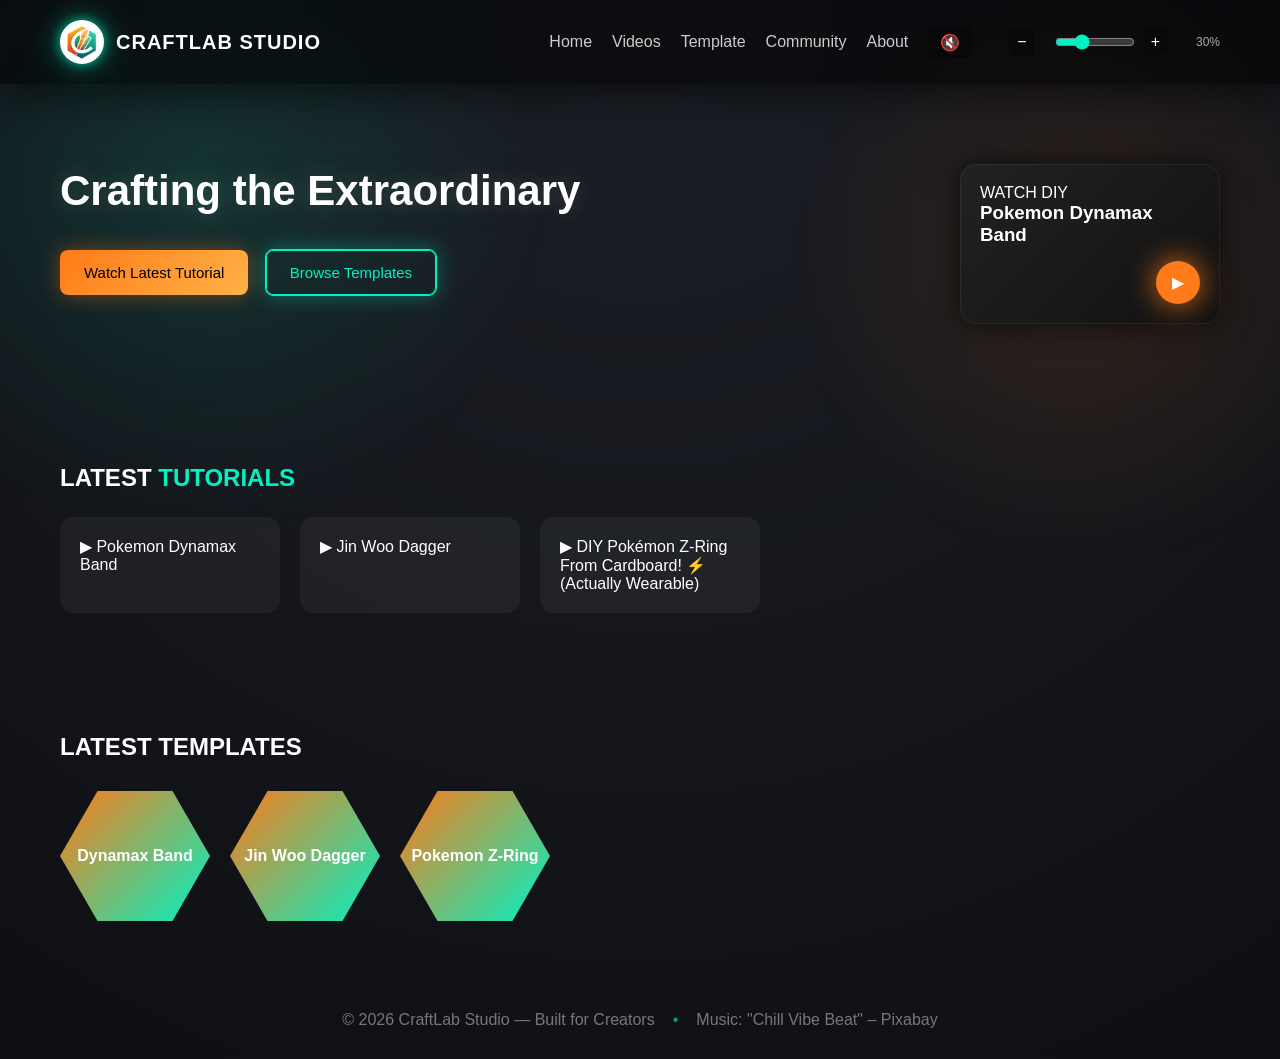
==== index.html @ 160ac5b3 "Update index.html" ====
<!DOCTYPE html>
<html lang="en">

<head>
    <meta charset="UTF-8" />
    <meta name="viewport" content="width=device-width, initial-scale=1.0" />
    <title>CraftLab</title>
    <link rel="stylesheet" href="style.css">
    <link rel="icon" type="image/png" href="img/rlogo.png">

</head>

<body>

    <header class="navbar">
        <div class="logo">
            <img src="img/logo2.png" alt="CraftLab Logo">
            <span>CRAFTLAB STUDIO</span>
        </div>

        <nav>
            <a href="index.html" onclick="showTab('home')">Home</a>
            <a href="video.html" onclick="showTab('video')">Videos</a>
            <a href="template.html" onclick="showTab('template')">Template</a>
            <a href="community.html" onclick="showTab('community')">Community</a>
            <a href="about.html" onclick="showTab('about')">About</a>


            <!-- Music Button -->
            <button id="music-toggle" class="nav-btn">🔇</button>

            <!-- Volume Control -->
            <div class="volume-control">
                <button class="vol-btn" id="vol-down">−</button>
                <input type="range" id="volume-control" min="0" max="1" step="0.01" value="0.3" />
                <button class="vol-btn" id="vol-up">+</button>
                <span id="vol-percent">30%</span>
            </div>
        </nav>

        <!-- Background Music -->
        <audio id="bg-music" loop>
            <source src="sound/music.mp3" type="audio/mpeg">
        </audio>
    </header>

    <!-- HOME PAGE -->
    <section id="home">
        <section class="hero">
            <div class="hero-text">
                <h1>Crafting the Extraordinary</h1>
                <!-- Inside HOME PAGE section, update the buttons like this -->
                <div class="buttons">
                    <button class="primary" onclick="location.href='video.html'">
                        Watch Latest Tutorial
                    </button>

                    <button class="secondary" onclick="location.href='template.html'">
                        Browse Templates
                    </button>

                </div>

            </div>

            <div class="hero-video">
    <div class="video-card" onclick="openVideo('G_uIK_X3cII')" 
        <span>WATCH DIY</span>
        <h3>Pokemon Dynamax Band</h3>
        <div class="play">▶</div>
    </div>
</div>
            </div>
        </section>

        <section class="tutorials">
            <h2>LATEST <span>TUTORIALS</span></h2>
            <div class="cards">
                <div class="card" onclick="openVideo('G_uIK_X3cII')">▶ Pokemon Dynamax Band</div>
                <div class="card" onclick="openVideo('ulLsnGWU9sw')">▶ Jin Woo Dagger</div>
                <div class="card" >▶ DIY Pokémon Z-Ring From Cardboard! ⚡ (Actually Wearable)</div> 
                <!--<div class="card" onclick="openVideo('#')">▶ Coming Soon</div>-->
            </div>
        </section>

        <section class="template">
            <h2>LATEST TEMPLATES</h2>
            <div class="hex-grid">
                <div class="hex" data-download="img/Template.png">Dynamax Band</div>
                <div class="hex" data-download="img/template_dagger.pdf">Jin Woo Dagger</div>
                <div class="hex" data-download="img/Pokemon Z-Ring.pdf">Pokemon Z-Ring</div>
                <!--<div class="hex" data-download="img/Prison Realm.pdf">Prison Realm</div> -->
            </div>
        </section>
    </section>

    <footer class="footer">
        <p>© 2026 CraftLab Studio — Built for Creators <span class="footer-separator">•</span> Music: "Chill Vibe Beat"
            –
            Pixabay</p>
    </footer>

    <script src="script2.js"></script>

    <!-- =========================
   YOUTUBE VIDEO MODAL
========================= -->
    <div id="videoModal" class="video-modal">
        <div class="video-container">
            <span class="close-btn" onclick="closeVideo()">✕</span>
            <iframe id="ytPlayer" frameborder="0" allow="autoplay; encrypted-media" allowfullscreen>

                <div class="yt-actions">
                    <a href="https://www.youtube.com/watch?v=h8KZtFuv1Hs" target="_blank" class="yt-btn">👍 Like</a>

                    <a href="https://www.youtube.com/watch?v=h8KZtFuv1Hs" target="_blank" class="yt-btn">💬 Comment</a>

                    <a href="https://www.youtube.com/@LovesCraftingLab" target="_blank" class="yt-btn">🔔 Subscribe</a>
                </div>
            </iframe>
        </div>
    </div>

</body>

</html>
---- style.css ----
* {
  margin: 0;
  padding: 0;
  box-sizing: border-box;
  font-family: "Segoe UI", sans-serif;
}

html {
  scroll-behavior: smooth;
}

body {
  background: radial-gradient(circle at top, #1c1f26, #0e0f13);
  color: #fff;
  position: relative;
}

/* =========================
   AMBIENT BACKGROUND GLOW
========================= */
body::before {
  content: "";
  position: fixed;
  inset: 0;
  background:
    radial-gradient(600px at 15% 20%, rgba(0, 242, 195, 0.12), transparent 60%),
    radial-gradient(500px at 85% 30%, rgba(255, 122, 24, 0.12), transparent 60%);
  pointer-events: none;
  z-index: -1;
}

/* =========================
   NAVBAR
========================= */
.navbar {
  display: flex;
  justify-content: space-between;
  align-items: center;
  padding: 20px 60px;
  background: rgba(0,0,0,0.55);
  backdrop-filter: blur(14px);
  box-shadow: 0 8px 40px rgba(0,0,0,0.6);
}

/* LOGO + NAME */
.logo {
  display: flex;
  align-items: center;
  gap: 12px;
}

.logo img {
  width: 44px;
  height: 44px;
  border-radius: 50%;
  background-color: #fff;
  padding: 4px;
  object-fit: contain;
  object-position: center;
  image-rendering: -webkit-optimize-contrast;
  image-rendering: crisp-edges;
  box-shadow:
    0 0 12px rgba(0, 242, 195, 0.7),
    0 0 30px rgba(0, 242, 195, 0.45);
  transition: 0.3s ease;
  
}

.logo:hover img {
  box-shadow:
    0 0 18px rgba(0, 242, 195, 1),
    0 0 45px rgba(0, 242, 195, 0.7);
}

.logo span {
  font-weight: bold;
  letter-spacing: 1px;
  font-size: 20px;
  color: #fff;
}

/* NAV LINKS */
nav {
  display: flex;
  align-items: center;
  gap: 20px;
}

nav a {
  color: #ccc;
  text-decoration: none;
  transition: 0.3s;
}

nav a:hover {
  color: #00f2c3;
  text-shadow: 0 0 12px rgba(0, 242, 195, 0.6);
}

/* =========================
   NAVBAR BUTTONS
========================= */
.nav-btn {
  padding: 6px 12px;
  border: none;
  border-radius: 6px;
  background: rgba(0,0,0,0.3);
  color: #fff;
  cursor: pointer;
  font-size: 16px;
  transition: 0.3s ease;
}

.nav-btn:hover {
  background: rgba(0,242,195,0.2);
  color: #00f2c3;
}

/* =========================
   VOLUME CONTROL
========================= */
.volume-control {
  display: flex;
  align-items: center;
  gap: 8px;
  margin-left: 5px; /* small gap from music button */
}

.volume-control input[type="range"] {
  width: 80px;
  accent-color: #00f2c3;
  cursor: pointer;
}

.vol-btn {
  background: rgba(0,0,0,0.3);
  border: none;
  color: #fff;
  font-size: 16px;
  padding: 4px 8px;
  border-radius: 4px;
  cursor: pointer;
  transition: 0.3s;
}

.vol-btn:hover {
  background: rgba(0,242,195,0.2);
  color: #00f2c3;
}

#vol-percent {
  font-size: 12px;
  color: #aaa;
  min-width: 32px;
  text-align: right;
}

/* =========================
   HERO
========================= */

.hero {
  display: flex;
  justify-content: space-between;
  padding: 80px 60px;
}

.hero-text h1 {
  font-size: 42px;
  line-height: 1.3;
  text-shadow:
    0 0 20px rgba(255, 255, 255, 0.15),
    0 0 50px rgba(0, 242, 195, 0.15);
}

.buttons {
  margin-top: 30px;
}

button {
  padding: 14px 24px;
  border-radius: 8px;
  border: none;
  cursor: pointer;
  font-size: 15px;
  margin-right: 12px;
  transition: 0.3s ease;
}

.primary {
  background: linear-gradient(135deg, #ff7a18, #ffb347);
  color: #000;
  box-shadow: 0 0 20px rgba(255, 122, 24, 0.4);
}

.primary:hover {
  box-shadow: 0 0 35px rgba(255, 122, 24, 0.7);
}

.secondary {
  background: transparent;
  border: 1px solid #00f2c3;
  color: #00f2c3;
  box-shadow:
    inset 0 0 0 1px #00f2c3,
    0 0 20px rgba(0, 242, 195, 0.35);
}

.secondary:hover {
  box-shadow: 0 0 30px rgba(0, 242, 195, 0.6);
}

/* =========================
   HERO VIDEO CARD
========================= */
.hero-video .video-card {
  width: 260px;
  height: 160px;
  background: linear-gradient(135deg, #222, #111);
  border-radius: 16px;
  padding: 20px;
  position: relative;
  box-shadow:
    0 0 30px rgba(0, 0, 0, 0.7),
    inset 0 0 0 1px rgba(255, 255, 255, 0.06);
}
/* HERO VIDEO CARD HOVER EFFECT */
.hero-video .video-card {
  transition: 0.35s ease;
  cursor: pointer;
}

.hero-video .video-card:hover {
  transform: translateY(-6px) scale(1.02);
  box-shadow:
    0 0 40px rgba(0, 242, 195, 0.35),
    inset 0 0 0 1px rgba(255, 255, 255, 0.1);
}
.hero-video .video-card:hover .play {
  transform: scale(1.15);
  box-shadow: 0 0 45px rgba(255, 122, 24, 1);
}


.video-card .play {
  position: absolute;
  bottom: 20px;
  right: 20px;
  background: #ff7a18;
  padding: 12px 16px;
  border-radius: 50%;
  box-shadow: 0 0 30px rgba(255, 122, 24, 0.9);
}
.video-card .play {
  transition: 0.3s ease;
}

/* =========================
   TUTORIALS
========================= */
.tutorials {
  padding: 60px;
}

.tutorials h2 span {
  color: #00f2c3;
}


.cards {
  display: flex;
  gap: 20px;
  margin-top: 25px;
}

.card {
  background: rgba(255,255,255,0.05);
  padding: 20px;
  border-radius: 14px;
  width: 220px;
  transition: 0.3s ease;
}

.card:hover {
  transform: translateY(-6px);
  box-shadow:
    0 0 30px rgba(0, 242, 195, 0.3),
    inset 0 0 0 1px rgba(255, 255, 255, 0.08);
}

/* =========================
   template
========================= */
.template {
  padding: 60px;
}

.hex-grid {
  display: flex;
  gap: 20px;
  margin-top: 30px;
}

.hex {
  width: 150px;
  height: 130px;
  background: linear-gradient(135deg, #ff7a18, #00f2c3);
  clip-path: polygon(25% 0%, 75% 0%, 100% 50%, 75% 100%, 25% 100%, 0% 50%);
  display: flex;
  align-items: center;
  justify-content: center;
  font-weight: bold;
  box-shadow: 0 0 25px rgba(0, 242, 195, 0.35);
  transition: 0.3s ease;
  
}

.hex:hover {
  box-shadow: 0 0 45px rgba(0, 242, 195, 0.7);
  transform: scale(1.05); /* slightly bigger */
  box-shadow: 0 0 60px rgba(0, 242, 195, 0.8);
  background: linear-gradient(135deg, #ff9c3a, #00f2c3); /* optional gradient change */
}

/* =========================
   LIGHT THEME
========================= */
body.light-theme {
  background: #f5f5f5;
  color: #222;
}

body.light-theme .navbar {
  background: rgba(255,255,255,0.8);
  backdrop-filter: blur(10px);
}

body.light-theme .card,
body.light-theme .hex,
body.light-theme .video-card {
  background: #fff;
  color: #222;
}

body.light-theme .primary {
  color: #fff;
}

body.light-theme .secondary {
  color: #00f2c3;
  border-color: #00f2c3;
}


/* =========================
   FOOTER
========================= */
.footer {
  text-align: center;
  padding: 30px;
  color: #777;
}
.footer p {
  display: flex;
  justify-content: center;
  align-items: center;
  gap: 18px;
  flex-wrap: wrap;
}

.footer-separator {
  color: #00f2c3;
  opacity: 0.6;
}

.music-credit {
  font-size: 12px;
  color: #666;
  margin-top: 6px;
}

/* =========================
   ABOUT PAGE
========================= */
.about-hero {
  padding: 100px 60px 60px;
}

.about-subtitle {
  margin-top: 15px;
  font-size: 18px;
  color: #bbb;
  max-width: 600px;
}

.about-content {
  padding: 60px;
  max-width: 900px;
}

.about-block {
  margin-bottom: 50px;
}

.about-block h2 {
  color: #00f2c3;
  margin-bottom: 12px;
}

.about-block p {
  color: #ccc;
  line-height: 1.7;
  font-size: 16px;
}

.page {
  display: none;
}

.page.active {
  display: block;
}

/* =========================
   VIDEOS PAGE
========================= */
.videos-page {
  padding: 80px 8%;
  min-height: 100vh;
}

.videos-header h1 {
  font-size: 48px;
  color: #fff;
  margin-bottom: 10px;
}

.videos-header h1 span {
  color: #00f2c3;
}

.videos-header p {
  color: #bdbdbd;
  margin-bottom: 50px;
}

.videos-grid {
  display: grid;
  grid-template-columns: repeat(auto-fit, minmax(260px, 1fr));
  gap: 30px;
}

/* Video Card */
.video-card-large {
  background: rgba(255, 255, 255, 0.04);
  backdrop-filter: blur(12px);
  border-radius: 18px;
  padding: 18px;
  transition: 0.3s ease;
  cursor: pointer;
}

.video-card-large:hover {
  transform: translateY(-6px);
  box-shadow: 0 0 30px rgba(0, 242, 195, 0.2);
}

.video-thumb {
  height: 160px;
  border-radius: 14px;
  background: linear-gradient(135deg, #0f2027, #203a43);
  display: flex;
  align-items: center;
  justify-content: center;
  position: relative;
}
.video-thumb {
  height: 160px;
  border-radius: 14px;
  background-size: cover;
  background-position: center;
  background-repeat: no-repeat;
  position: relative;
  overflow: hidden;
}


.video-thumb .tag {
  position: absolute;
  top: 12px;
  left: 12px;
  font-size: 12px;
  background: #ff8c1a;
  padding: 4px 8px;
  border-radius: 8px;
  color: #000;
  font-weight: 600;
}

.play-btn {
  width: 56px;
  height: 56px;
  background: #ff8c1a;
  border-radius: 50%;
  display: grid;
  place-items: center;
  font-size: 20px;
  color: #000;
  box-shadow: 0 0 20px rgba(255, 140, 26, 0.6);
}

.video-card-large h3 {
  color: #fff;
  margin: 16px 0 6px;
}

.video-card-large p {
  color: #bdbdbd;
  font-size: 14px;
}

/* =========================
   template PAGE
========================= */
.template-page {
  padding: 50px 20px;
}

.template-header h1 {
  font-size: 2.5rem;
  margin-bottom: 10px;
}

.template-header span {
  color: #00f2c3;
}

.template-header p {
  font-size: 1.2rem;
  color: #aaa;
  margin-bottom: 40px;
}

.template-grid {
  display: grid;
  grid-template-columns: repeat(auto-fit, minmax(220px, 1fr));
  gap: 25px;
}

.template-card {
  background: rgba(0, 242, 195, 0.05);
  padding: 25px;
  border-radius: 15px;
  text-align: center;
  transition: transform 0.3s, box-shadow 0.3s;
}

.template-card h3 {
  margin-bottom: 10px;
}

.template-card p {
  font-size: 0.95rem;
  color: #ccc;
  margin-bottom: 15px;
}

.template-card .tag {
  display: inline-block;
  background: #00f2c3;
  color: #000;
  padding: 5px 10px;
  border-radius: 12px;
  font-size: 0.8rem;
  font-weight: bold;
}

.template-card:hover {
  transform: translateY(-5px);
  box-shadow: 0 0 20px rgba(0, 242, 195, 0.3);
}

/* template Download Button */
.download-btn {
  display: inline-block;
  padding: 5px 12px;
  margin-top: 10px;
  background: #00f2c3;  /* same color as the hover glow accent */
  color: #000;
  font-weight: bold;
  font-size: 0.85rem;
  border-radius: 20px;
  text-decoration: none;
  transition: all 0.3s ease;
  cursor: pointer;
}

.download-btn:hover {
  background: #00e0b0;
  box-shadow: 0 0 15px rgba(0,242,195,0.4);
}
/* Community Page Styles */
.community-page {
  max-width: 1000px;
  margin: 50px auto;
  padding: 0 20px;
  color: #fff;
}

.community-header h1 {
  font-size: 2rem;
  margin-bottom: 10px;
}

.comment-box {
  margin: 30px 0;
  display: flex;
  flex-direction: column;
}

#comment-input {
  width: 100%;
  min-height: 100px;
  padding: 15px;
  border-radius: 12px;
  border: none;
  font-size: 1rem;
  resize: none;
  background: #1e1e1e;
  color: #00f2c3;
  outline: none;
  box-shadow: 0 0 10px rgba(0,242,195,0.3);
  cursor: pointer;
}

#comment-input:focus {
  background: #2c2c2c;
  cursor: text;
}

.comment-buttons {
  margin-top: 10px;
  display: flex;
  gap: 10px;
}

.primary-btn {
  padding: 8px 16px;
  background: #00f2c3;
  color: #000;
  border-radius: 20px;
  font-weight: bold;
  cursor: pointer;
  transition: all 0.3s ease;
}

.primary-btn:hover {
  background: #00e0b0;
  box-shadow: 0 0 15px rgba(0,242,195,0.4);
}

.secondary-btn {
  padding: 8px 16px;
  background: #444;
  color: #fff;
  border-radius: 20px;
  font-weight: bold;
  cursor: pointer;
  transition: all 0.3s ease;
}

.secondary-btn:hover {
  background: #555;
}

.comments-list {
  margin-top: 20px;
}

.comment-item {
  background: #1e1e1e;
  padding: 12px 16px;
  margin-bottom: 12px;
  border-radius: 12px;
  box-shadow: 0 0 10px rgba(0,242,195,0.2);
  position: relative;
}

.comment-item .author {
  font-size: 0.85rem;
  color: #aaa;
  margin-bottom: 5px;
}

.comment-item .text {
  font-size: 1rem;
  color: #00f2c3;
}

.comment-item .actions {
  position: absolute;
  top: 10px;
  right: 15px;
  display: flex;
  gap: 5px;
}

.comment-item .actions button {
  padding: 2px 6px;
  font-size: 0.75rem;
  border-radius: 10px;
  border: none;
  cursor: pointer;
}
/* =========================
   COMMUNITY PAGE
========================= */
.community-page {
  max-width: 900px;
  margin: 50px auto;
  padding: 0 20px;
  color: #fff;
  text-align: center;
}

.community-header h1 {
  font-size: 2.2rem;
  margin-bottom: 15px;
  color: #00f2c3;
  text-shadow: 0 0 10px rgba(0,242,195,0.5);
}

.community-header p {
  font-size: 1rem;
  line-height: 1.6;
  color: #ccc;
  margin-bottom: 30px;
}

.community-header p a {
  color: #ff7a18;
  text-decoration: none;
  font-weight: bold;
  transition: 0.3s ease;
}

.community-header p a:hover {
  color: #ffb347;
  text-shadow: 0 0 15px rgba(255,122,24,0.6);
}

.community-note {
  display: inline-block;
  background: rgba(0,242,195,0.05);
  padding: 15px 20px;
  border-radius: 12px;
  box-shadow: 0 0 15px rgba(0,242,195,0.2);
  color: #00f2c3;
  font-weight: 500;
  font-size: 0.95rem;
}

.community-note span {
  font-weight: bold;
  margin-right: 8px;
}
/* =========================
   MOBILE RESPONSIVENESS FIXES
========================= */

/* Small devices (phones, <600px) */
@media (max-width: 600px) {

  /* HERO SECTION */
  .hero {
    flex-direction: column;
    padding: 30px 15px;
    align-items: center;
  }

  .hero-text {
    text-align: center;
  }

  .hero-text h1 {
    font-size: 26px;
    line-height: 1.4;
  }

  .buttons {
    display: flex;
    flex-direction: column;
    gap: 12px;
    margin-top: 20px;
  }

  .primary, .secondary {
    width: 100%;
    font-size: 14px;
    padding: 12px 0;
  }

  /* HERO VIDEO CARD */
  .hero-video {
    margin-top: 25px;
    display: flex;
    justify-content: center;
    width: 100%;
  }

  .hero-video .video-card {
    width: 90%;
    max-width: 300px;
    height: auto;
    padding: 16px;
  }

  .video-card .play {
    bottom: 15px;
    right: 15px;
  }

  /* NAV LINKS */
  nav {
    flex-wrap: wrap;
    justify-content: center;
    gap: 12px;
    margin-top: 10px;
  }

  /* CARDS & HEX GRID */
  .cards, .hex-grid, .videos-grid {
    flex-direction: column;
    align-items: center;
    gap: 15px;
  }

  .card, .hex {
    width: 90%;
    max-width: 250px;
  }

  .hex {
    height: auto;
    padding: 20px 0;
  }

  /* FOOTER */
  .footer p {
    flex-direction: column;
    gap: 8px;
  }

  /* COMMUNITY PAGE */
  .community-page {
    padding: 20px;
  }

  .comment-box {
    width: 100%;
  }

  #comment-input {
    min-height: 80px;
  }
}

/* Medium devices (tablets, 600px–900px) */
@media (max-width: 900px) {

  .hero-text h1 {
    font-size: 34px;
    line-height: 1.35;
    text-align: center;
  }

  .buttons {
    flex-wrap: wrap;
    justify-content: center;
    gap: 15px;
  }

  .primary, .secondary {
    font-size: 15px;
    padding: 12px 20px;
  }

  .hero-video {
    margin-top: 20px;
    justify-content: center;
  }

  .hero-video .video-card {
    width: 260px;
    max-width: 80%;
  }

  .cards, .hex-grid, .videos-grid {
    gap: 20px;
    justify-content: center;
  }

  .card, .hex {
    max-width: 240px;
  }
}
/* =========================
   MOBILE NAVBAR ADJUSTMENT
========================= */
@media (max-width: 768px) {
    /* Make the navbar content stack for mobile */
    .navbar {
        display: flex;
        flex-direction: column;
        align-items: flex-start; /* Align everything to the left initially */
        padding: 10px 15px;
    }

    /* Shift the logo a little right */
    .navbar .logo {
        margin-left: 10px; /* adjust this value as needed */
        display: flex;
        align-items: center;
    }

    /* Put music controls next to the logo */
    .navbar .music-controls {
        margin-left: 10px;
        display: flex;
        align-items: center;
    }

    /* Tabs below logo + music controls */
    .navbar .nav-links {
        width: 100%;
        display: flex;
        justify-content: space-between; /* Distribute tabs evenly */
        margin-top: 10px; /* space from logo row */
        flex-wrap: wrap; /* wrap if needed */
    }

    /* Reduce padding/margins for mobile tabs if needed */
    .navbar .nav-links a {
        margin: 5px 8px;
    }
}

/* =========================
   YOUTUBE VIDEO MODAL
========================= */
.video-modal {
  position: fixed;
  inset: 0;
  background: rgba(0, 0, 0, 0.85);
  backdrop-filter: blur(10px);
  display: none;
  justify-content: center;
  align-items: center;
  z-index: 9999;
}

.video-container {
  width: 85%;
  max-width: 900px;
  background: linear-gradient(135deg, #111, #0b0b0b);
  border-radius: 22px;
  padding: 18px;
  box-shadow:
    0 0 40px rgba(0, 242, 195, 0.35),
    inset 0 0 0 1px rgba(255,255,255,0.05);
  position: relative;
}

.video-container iframe {
  width: 100%;
  height: 500px;
  border-radius: 16px;
}

.close-btn {
  position: absolute;
  top: 12px;
  right: 18px;
  font-size: 22px;
  color: #fff;
  cursor: pointer;
  transition: 0.3s ease;
}

.close-btn:hover {
  color: #ff7a18;
}

.yt-actions {
  display: flex;
  justify-content: center;
  gap: 16px;
  margin-top: 16px;
}

.yt-btn {
  padding: 10px 18px;
  background: #ff9f1c;
  color: #000;
  text-decoration: none;
  border-radius: 20px;
  font-weight: 600;
}



/* =========================
   THIN RAINBOW ORBIT LINE
========================= */

.community-orbit {
  display: inline-block;
  position: relative;
  padding: 6px 14px;
}

.community-orbit::before {
  content: "";
  position: absolute;
  inset: -4px;
  border-radius: 20px;
  padding: 1px;
  background: linear-gradient(
    90deg,
    red,
    orange,
    yellow,
    lime,
    cyan,
    blue,
    violet,
    red
  );
  background-size: 300%;
  animation: rainbowOrbit 5s linear infinite;

  /* makes it thin */
  -webkit-mask:
    linear-gradient(#000 0 0) content-box,
    linear-gradient(#000 0 0);
  -webkit-mask-composite: xor;
  mask-composite: exclude;
}

@keyframes rainbowOrbit {
  0% {
    background-position: 0%;
  }
  100% {
    background-position: 300%;
  }
}




/* COMMUNITY LINKS */
.community-page a {
  color: #ffa03b;
  font-weight: 600;
  text-decoration: none;
}

.community-page a:hover {
  color: #10dffa;
}
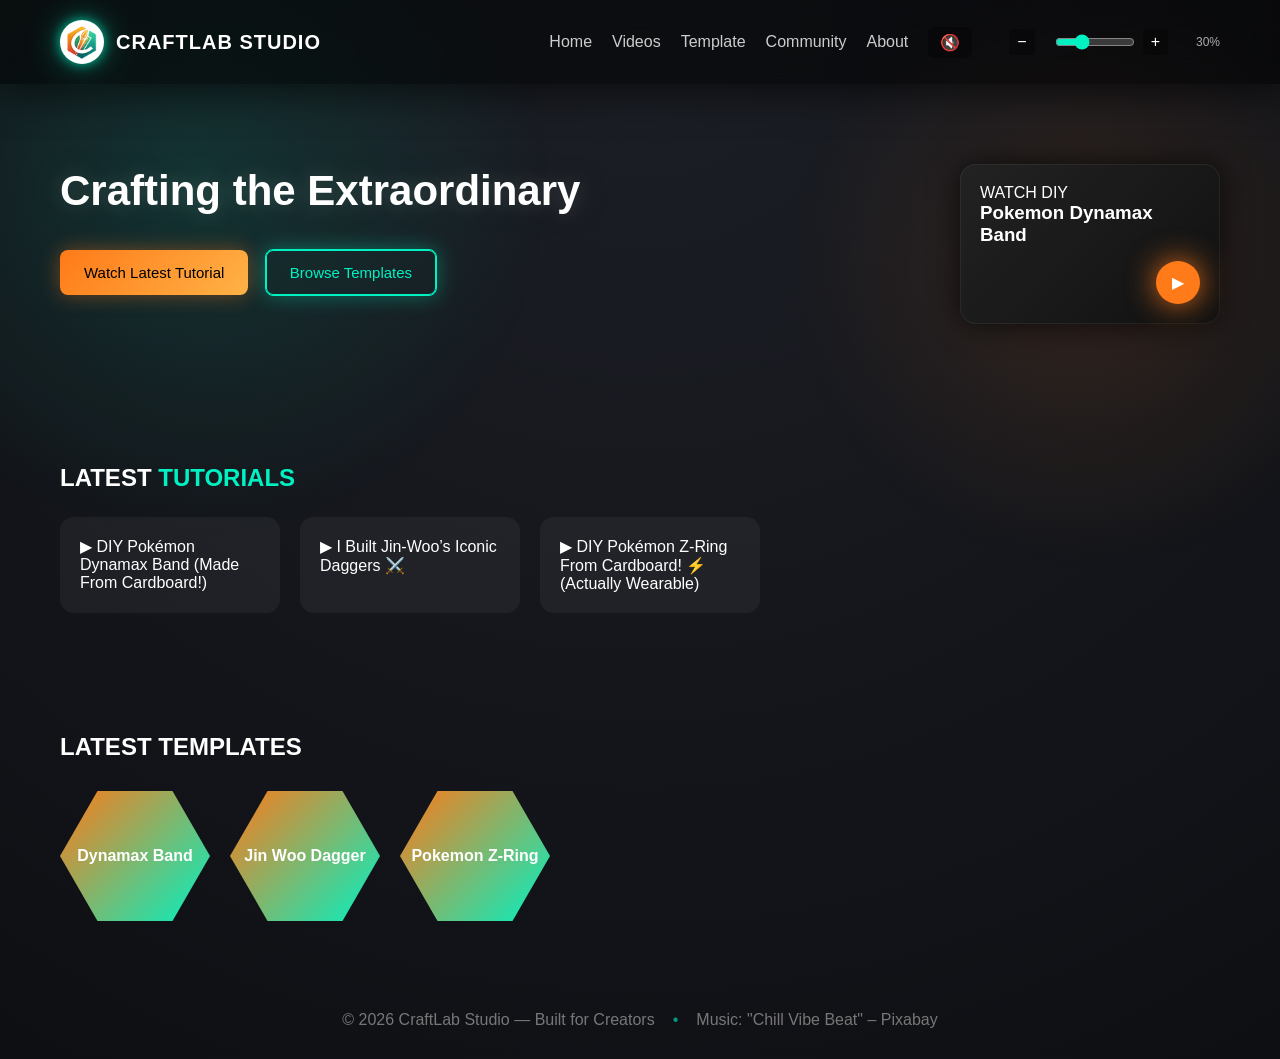
==== commit 0e365328: "Update index.html" ====
--- a/index.html
+++ b/index.html
@@ -76,8 +76,8 @@
         <section class="tutorials">
             <h2>LATEST <span>TUTORIALS</span></h2>
             <div class="cards">
-                <div class="card" onclick="openVideo('G_uIK_X3cII')">▶ Pokemon Dynamax Band</div>
-                <div class="card" onclick="openVideo('ulLsnGWU9sw')">▶ Jin Woo Dagger</div>
+                <div class="card" onclick="openVideo('G_uIK_X3cII')">▶ DIY Pokémon Dynamax Band (Made From Cardboard!)</div>
+                <div class="card" onclick="openVideo('ulLsnGWU9sw')">▶ I Built Jin-Woo’s Iconic Daggers ⚔️</div>
                 <div class="card" >▶ DIY Pokémon Z-Ring From Cardboard! ⚡ (Actually Wearable)</div> 
                 <!--<div class="card" onclick="openVideo('#')">▶ Coming Soon</div>-->
             </div>
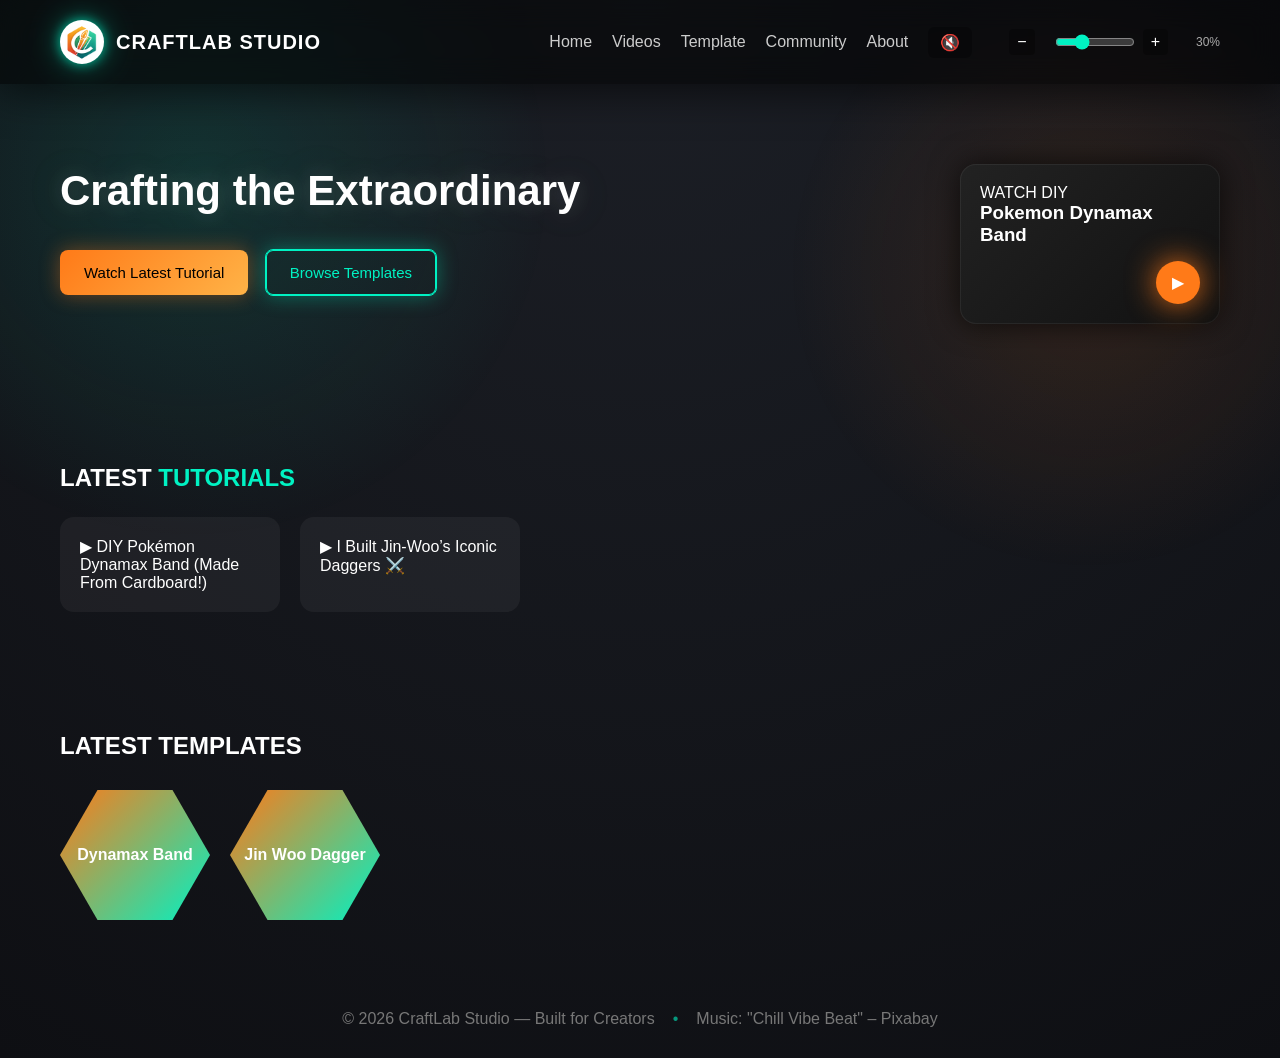
==== commit 6028e1b3: "Update index.html" ====
--- a/index.html
+++ b/index.html
@@ -78,7 +78,7 @@
             <div class="cards">
                 <div class="card" onclick="openVideo('G_uIK_X3cII')">▶ DIY Pokémon Dynamax Band (Made From Cardboard!)</div>
                 <div class="card" onclick="openVideo('ulLsnGWU9sw')">▶ I Built Jin-Woo’s Iconic Daggers ⚔️</div>
-                <div class="card" >▶ DIY Pokémon Z-Ring From Cardboard! ⚡ (Actually Wearable)</div> 
+                <!--<div class="card" >▶ DIY Pokémon Z-Ring From Cardboard! ⚡ (Actually Wearable)</div> -->
                 <!--<div class="card" onclick="openVideo('#')">▶ Coming Soon</div>-->
             </div>
         </section>
@@ -88,7 +88,7 @@
             <div class="hex-grid">
                 <div class="hex" data-download="img/Template.png">Dynamax Band</div>
                 <div class="hex" data-download="img/template_dagger.pdf">Jin Woo Dagger</div>
-                <div class="hex" data-download="img/Pokemon Z-Ring.pdf">Pokemon Z-Ring</div>
+                <!--<div class="hex" data-download="img/Pokemon Z-Ring.pdf">Pokemon Z-Ring</div>-->
                 <!--<div class="hex" data-download="img/Prison Realm.pdf">Prison Realm</div> -->
             </div>
         </section>
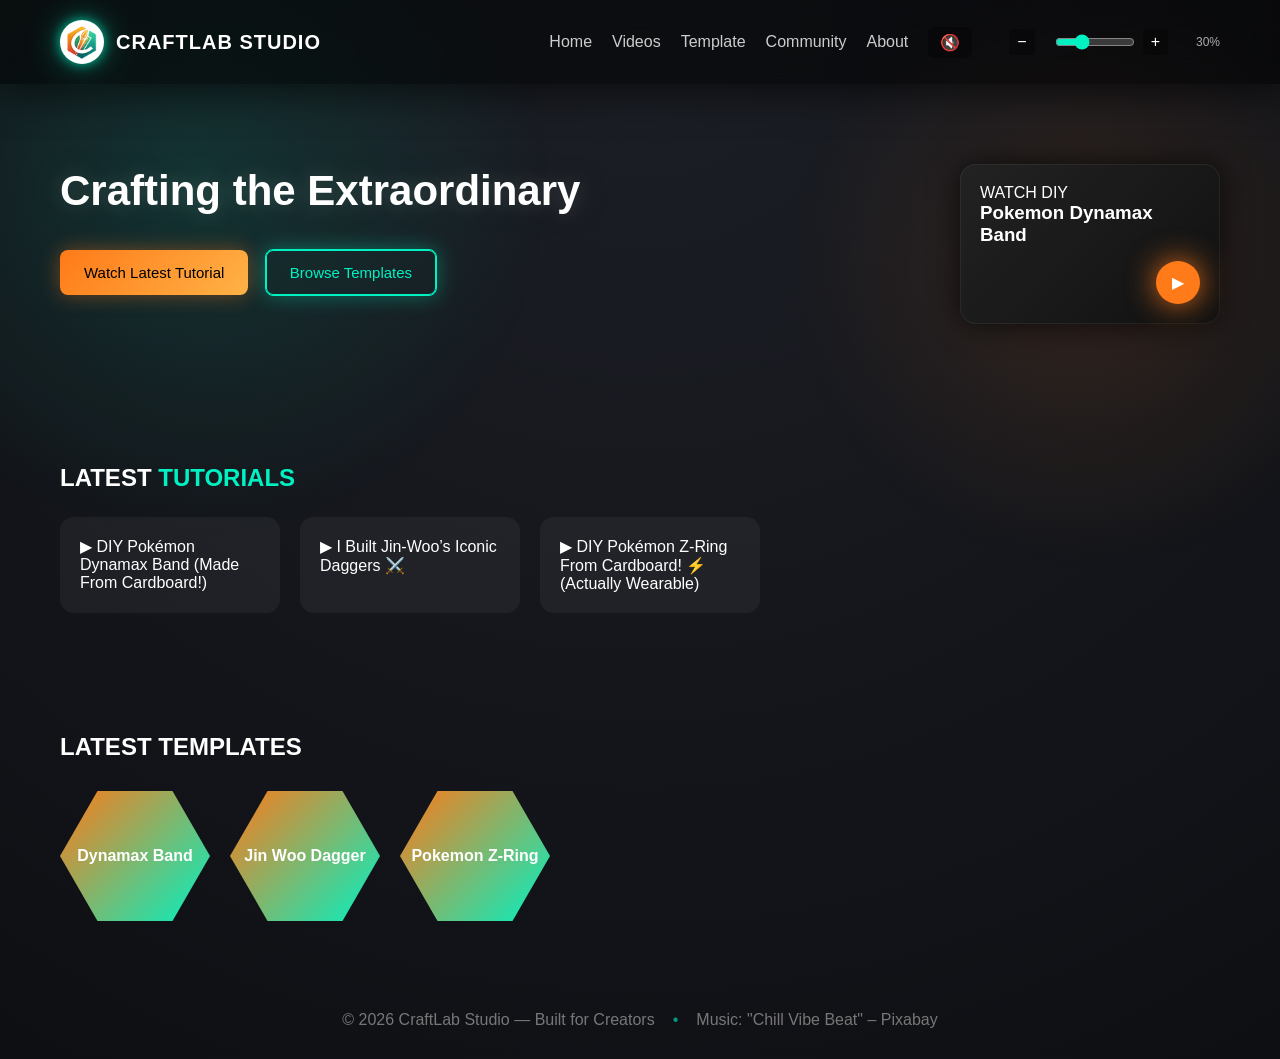
==== commit 37cfbcf1: "Update index.html" ====
--- a/index.html
+++ b/index.html
@@ -78,7 +78,7 @@
             <div class="cards">
                 <div class="card" onclick="openVideo('G_uIK_X3cII')">▶ DIY Pokémon Dynamax Band (Made From Cardboard!)</div>
                 <div class="card" onclick="openVideo('ulLsnGWU9sw')">▶ I Built Jin-Woo’s Iconic Daggers ⚔️</div>
-                <!--<div class="card" >▶ DIY Pokémon Z-Ring From Cardboard! ⚡ (Actually Wearable)</div> -->
+                <div class="card" >▶ DIY Pokémon Z-Ring From Cardboard! ⚡ (Actually Wearable)</div>
                 <!--<div class="card" onclick="openVideo('#')">▶ Coming Soon</div>-->
             </div>
         </section>
@@ -88,7 +88,7 @@
             <div class="hex-grid">
                 <div class="hex" data-download="img/Template.png">Dynamax Band</div>
                 <div class="hex" data-download="img/template_dagger.pdf">Jin Woo Dagger</div>
-                <!--<div class="hex" data-download="img/Pokemon Z-Ring.pdf">Pokemon Z-Ring</div>-->
+                <div class="hex" data-download="img/Pokemon Z-Ring.pdf">Pokemon Z-Ring</div>
                 <!--<div class="hex" data-download="img/Prison Realm.pdf">Prison Realm</div> -->
             </div>
         </section>
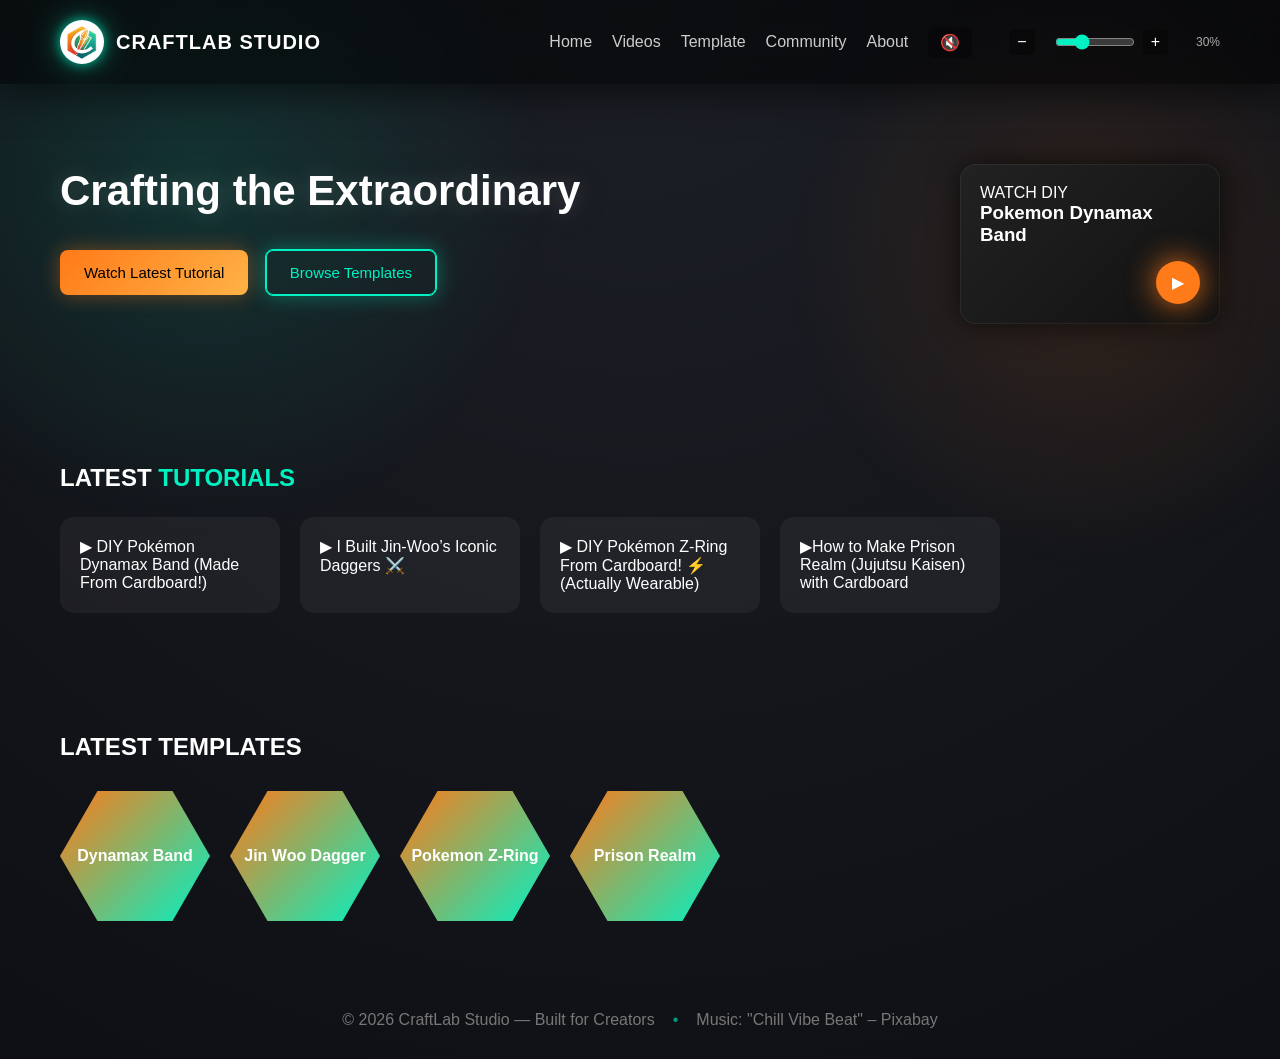
==== commit 8b6dd19a: "Update index.html" ====
--- a/index.html
+++ b/index.html
@@ -78,7 +78,9 @@
             <div class="cards">
                 <div class="card" onclick="openVideo('G_uIK_X3cII')">▶ DIY Pokémon Dynamax Band (Made From Cardboard!)</div>
                 <div class="card" onclick="openVideo('ulLsnGWU9sw')">▶ I Built Jin-Woo’s Iconic Daggers ⚔️</div>
-                <div class="card" >▶ DIY Pokémon Z-Ring From Cardboard! ⚡ (Actually Wearable)</div>
+                <div class="card" onclick="openVideo('tzcDk8wiYHs')">▶ DIY Pokémon Z-Ring From Cardboard! ⚡ (Actually Wearable)</div>
+                <div class="card" onclick="openVideo('#')">▶How to Make Prison Realm (Jujutsu Kaisen) with Cardboard </div>
+                <!--<div class="card" onclick="openVideo('#')">▶ Coming Soon</div>-->
                 <!--<div class="card" onclick="openVideo('#')">▶ Coming Soon</div>-->
             </div>
         </section>
@@ -89,7 +91,9 @@
                 <div class="hex" data-download="img/Template.png">Dynamax Band</div>
                 <div class="hex" data-download="img/template_dagger.pdf">Jin Woo Dagger</div>
                 <div class="hex" data-download="img/Pokemon Z-Ring.pdf">Pokemon Z-Ring</div>
-                <!--<div class="hex" data-download="img/Prison Realm.pdf">Prison Realm</div> -->
+                <div class="hex" data-download="img/Prison Realm.pdf">Prison Realm</div> 
+                 <!--<div class="hex" data-download="img/Prison Realm.pdf">Prison Realm</div> -->
+                 <!--<div class="hex" data-download="img/Prison Realm.pdf">Prison Realm</div> -->
             </div>
         </section>
     </section>
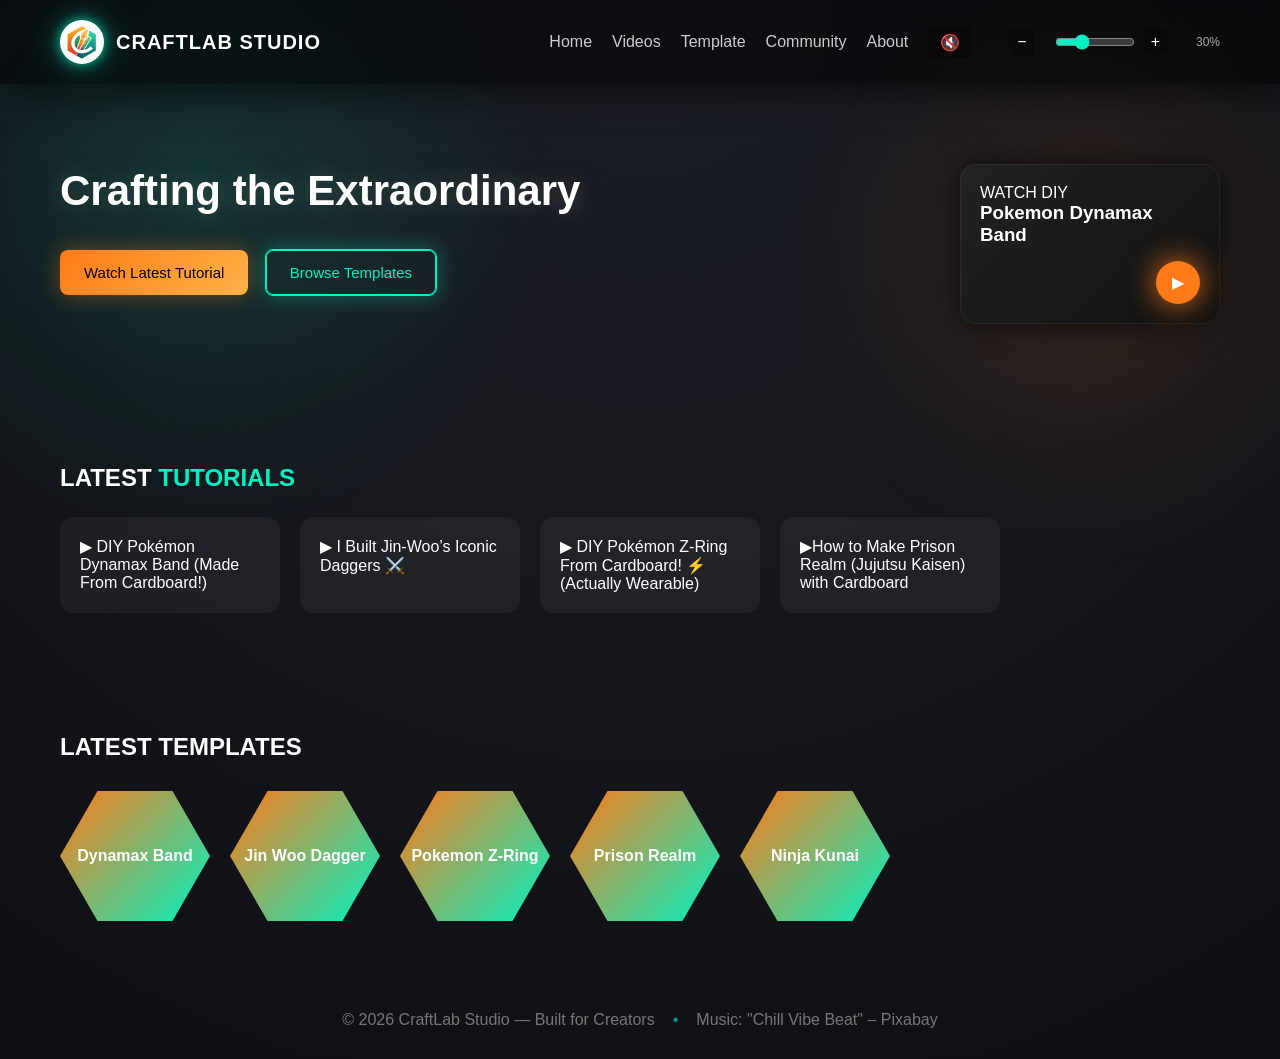
==== commit 2e19309f: "Update index.html" ====
--- a/index.html
+++ b/index.html
@@ -79,7 +79,7 @@
                 <div class="card" onclick="openVideo('G_uIK_X3cII')">▶ DIY Pokémon Dynamax Band (Made From Cardboard!)</div>
                 <div class="card" onclick="openVideo('ulLsnGWU9sw')">▶ I Built Jin-Woo’s Iconic Daggers ⚔️</div>
                 <div class="card" onclick="openVideo('tzcDk8wiYHs')">▶ DIY Pokémon Z-Ring From Cardboard! ⚡ (Actually Wearable)</div>
-                <div class="card" onclick="openVideo('#')">▶How to Make Prison Realm (Jujutsu Kaisen) with Cardboard </div>
+                <div class="card" onclick="openVideo('mlGffoYYe-4')">▶How to Make Prison Realm (Jujutsu Kaisen) with Cardboard </div>
                 <!--<div class="card" onclick="openVideo('#')">▶ Coming Soon</div>-->
                 <!--<div class="card" onclick="openVideo('#')">▶ Coming Soon</div>-->
             </div>
@@ -92,7 +92,7 @@
                 <div class="hex" data-download="img/template_dagger.pdf">Jin Woo Dagger</div>
                 <div class="hex" data-download="img/Pokemon Z-Ring.pdf">Pokemon Z-Ring</div>
                 <div class="hex" data-download="img/Prison Realm.pdf">Prison Realm</div> 
-                 <!--<div class="hex" data-download="img/Prison Realm.pdf">Prison Realm</div> -->
+                 <div class="hex" data-download="img/kunai.pdf">Ninja Kunai</div> 
                  <!--<div class="hex" data-download="img/Prison Realm.pdf">Prison Realm</div> -->
             </div>
         </section>
